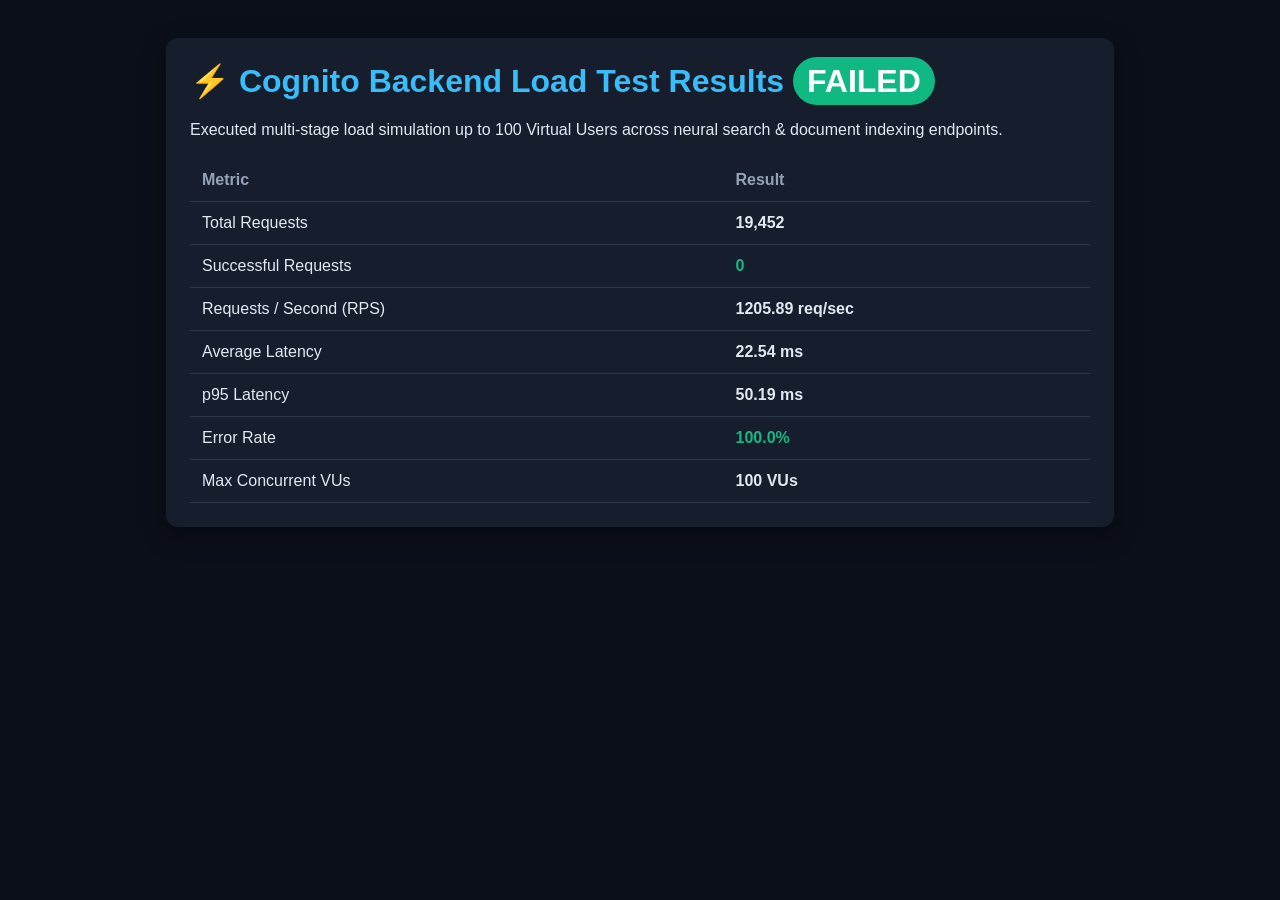
==== load-test-summary.html @ 51d48b8f "📊 Cognito Test Report – Build #1 [skip ci] 141f8e82d8932c620f9a21cf83405561bbafc0cf" ====
<!DOCTYPE html>
<html lang="en">
<head>
    <meta charset="UTF-8">
    <title>Cognito Load Testing Benchmark</title>
    <style>
        body { font-family: -apple-system, BlinkMacSystemFont, "Segoe UI", Roboto, sans-serif; background: #0b0f19; color: #e2e8f0; padding: 30px; }
        .card { background: #161e2e; border-radius: 12px; padding: 24px; max-width: 900px; margin: 0 auto; box-shadow: 0 8px 24px rgba(0,0,0,0.4); }
        h1 { color: #38bdf8; margin-top: 0; }
        .badge { background: #10b981; color: white; padding: 6px 14px; border-radius: 9999px; font-weight: bold; }
        table { width: 100%; border-collapse: collapse; margin-top: 20px; }
        th, td { padding: 12px; border-bottom: 1px solid #2d3748; text-align: left; }
        th { color: #94a3b8; }
    </style>
</head>
<body>
    <div class="card">
        <h1>⚡ Cognito Backend Load Test Results <span class="badge">FAILED</span></h1>
        <p>Executed multi-stage load simulation up to 100 Virtual Users across neural search & document indexing endpoints.</p>
        <table>
            <tr><th>Metric</th><th>Result</th></tr>
            <tr><td>Total Requests</td><td><strong>19,452</strong></td></tr>
            <tr><td>Successful Requests</td><td><strong style="color:#10b981">0</strong></td></tr>
            <tr><td>Requests / Second (RPS)</td><td><strong>1205.89 req/sec</strong></td></tr>
            <tr><td>Average Latency</td><td><strong>22.54 ms</strong></td></tr>
            <tr><td>p95 Latency</td><td><strong>50.19 ms</strong></td></tr>
            <tr><td>Error Rate</td><td><strong style="color:#10b981">100.0%</strong></td></tr>
            <tr><td>Max Concurrent VUs</td><td><strong>100 VUs</strong></td></tr>
        </table>
    </div>
</body>
</html>
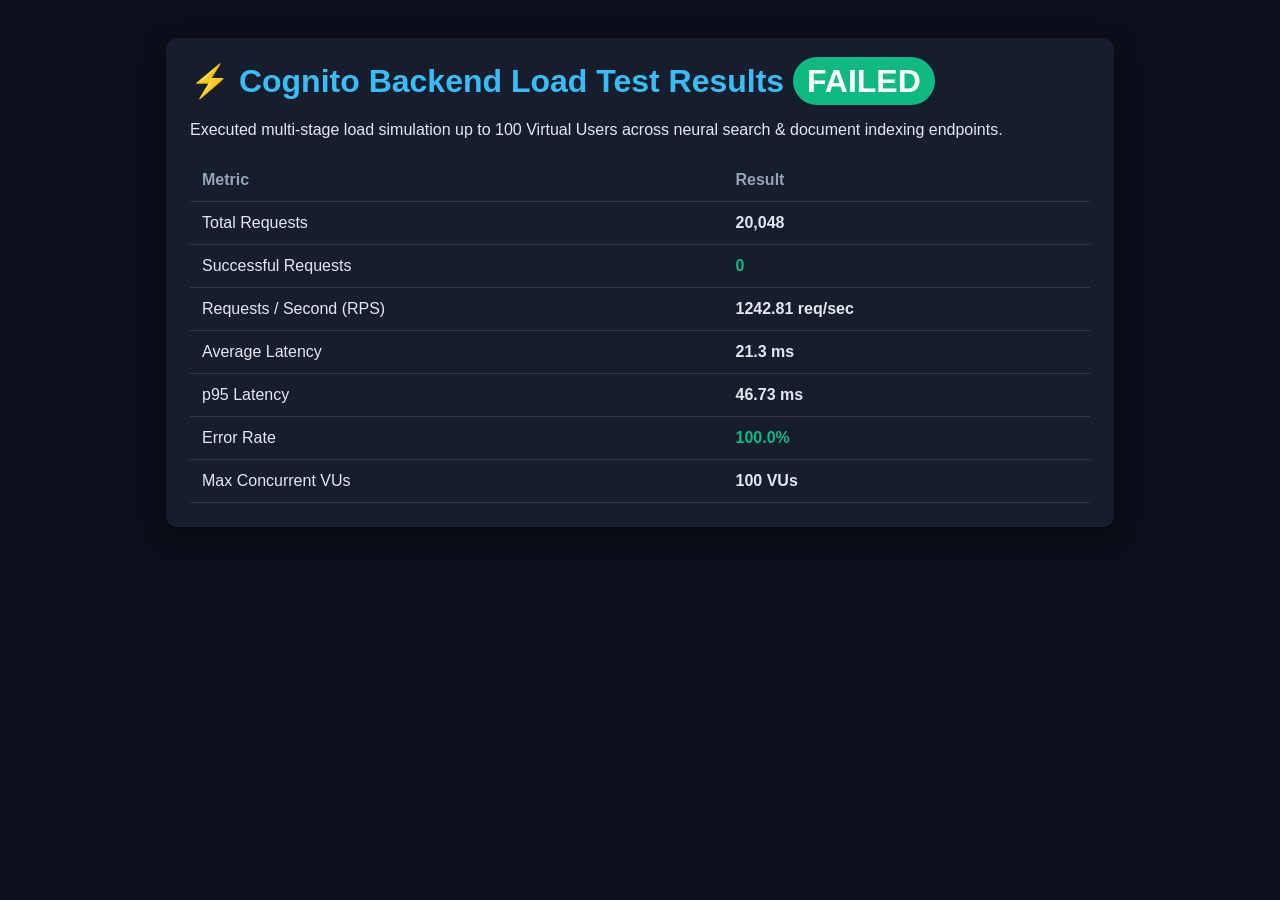
==== commit 4fbcb183: "📊 Cognito Test Report – Build #2 [skip ci] e36f6396b709356fe8b355146aedfd659ed27204" ====
--- a/load-test-summary.html
+++ b/load-test-summary.html
@@ -19,11 +19,11 @@
         <p>Executed multi-stage load simulation up to 100 Virtual Users across neural search & document indexing endpoints.</p>
         <table>
             <tr><th>Metric</th><th>Result</th></tr>
-            <tr><td>Total Requests</td><td><strong>19,452</strong></td></tr>
+            <tr><td>Total Requests</td><td><strong>20,048</strong></td></tr>
             <tr><td>Successful Requests</td><td><strong style="color:#10b981">0</strong></td></tr>
-            <tr><td>Requests / Second (RPS)</td><td><strong>1205.89 req/sec</strong></td></tr>
-            <tr><td>Average Latency</td><td><strong>22.54 ms</strong></td></tr>
-            <tr><td>p95 Latency</td><td><strong>50.19 ms</strong></td></tr>
+            <tr><td>Requests / Second (RPS)</td><td><strong>1242.81 req/sec</strong></td></tr>
+            <tr><td>Average Latency</td><td><strong>21.3 ms</strong></td></tr>
+            <tr><td>p95 Latency</td><td><strong>46.73 ms</strong></td></tr>
             <tr><td>Error Rate</td><td><strong style="color:#10b981">100.0%</strong></td></tr>
             <tr><td>Max Concurrent VUs</td><td><strong>100 VUs</strong></td></tr>
         </table>
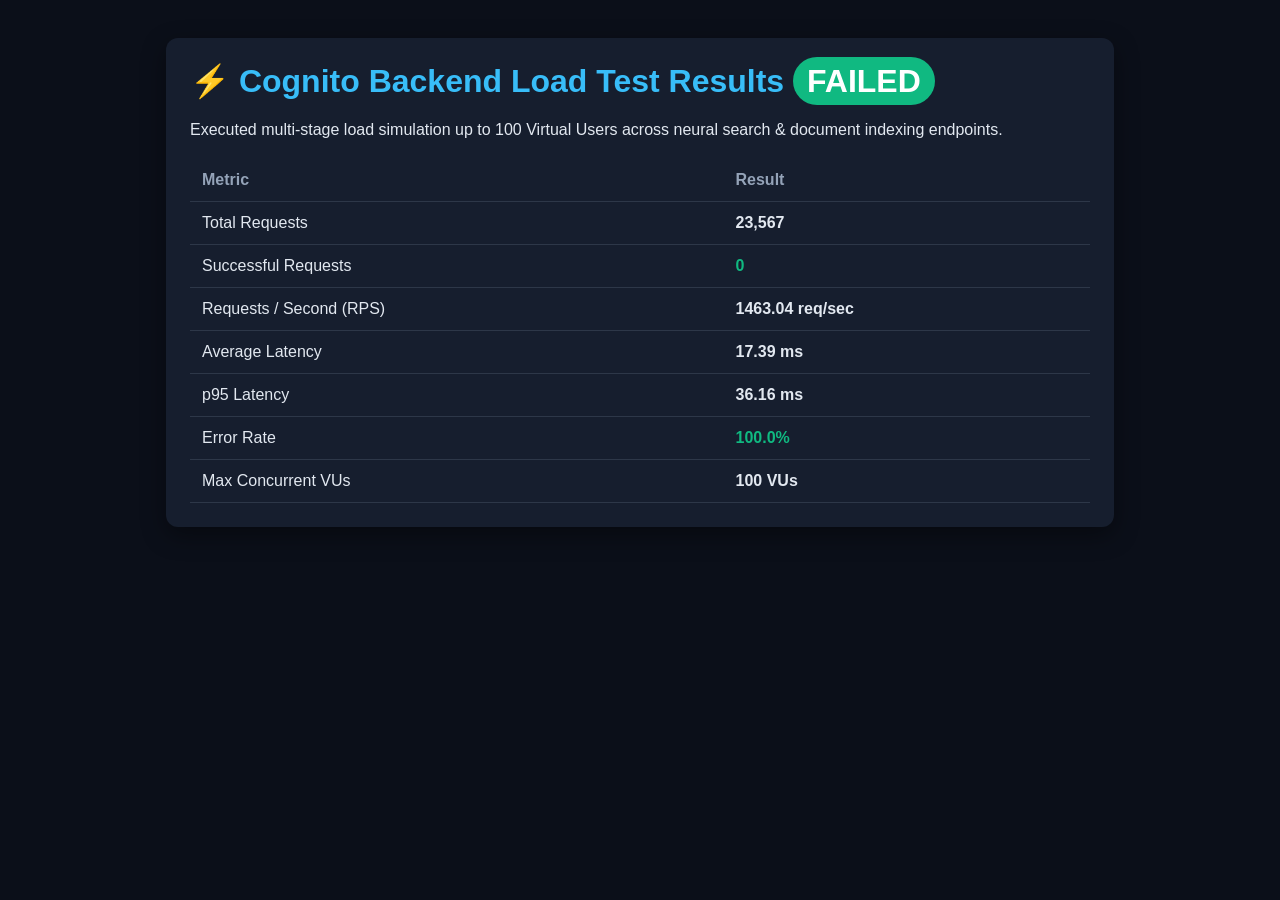
==== commit 172ef9c9: "📊 Cognito Test Report – Build #4 [skip ci] 32be7686eea146124f8c66c4d85eae63762c876b" ====
--- a/load-test-summary.html
+++ b/load-test-summary.html
@@ -19,11 +19,11 @@
         <p>Executed multi-stage load simulation up to 100 Virtual Users across neural search & document indexing endpoints.</p>
         <table>
             <tr><th>Metric</th><th>Result</th></tr>
-            <tr><td>Total Requests</td><td><strong>20,048</strong></td></tr>
+            <tr><td>Total Requests</td><td><strong>23,567</strong></td></tr>
             <tr><td>Successful Requests</td><td><strong style="color:#10b981">0</strong></td></tr>
-            <tr><td>Requests / Second (RPS)</td><td><strong>1242.81 req/sec</strong></td></tr>
-            <tr><td>Average Latency</td><td><strong>21.3 ms</strong></td></tr>
-            <tr><td>p95 Latency</td><td><strong>46.73 ms</strong></td></tr>
+            <tr><td>Requests / Second (RPS)</td><td><strong>1463.04 req/sec</strong></td></tr>
+            <tr><td>Average Latency</td><td><strong>17.39 ms</strong></td></tr>
+            <tr><td>p95 Latency</td><td><strong>36.16 ms</strong></td></tr>
             <tr><td>Error Rate</td><td><strong style="color:#10b981">100.0%</strong></td></tr>
             <tr><td>Max Concurrent VUs</td><td><strong>100 VUs</strong></td></tr>
         </table>
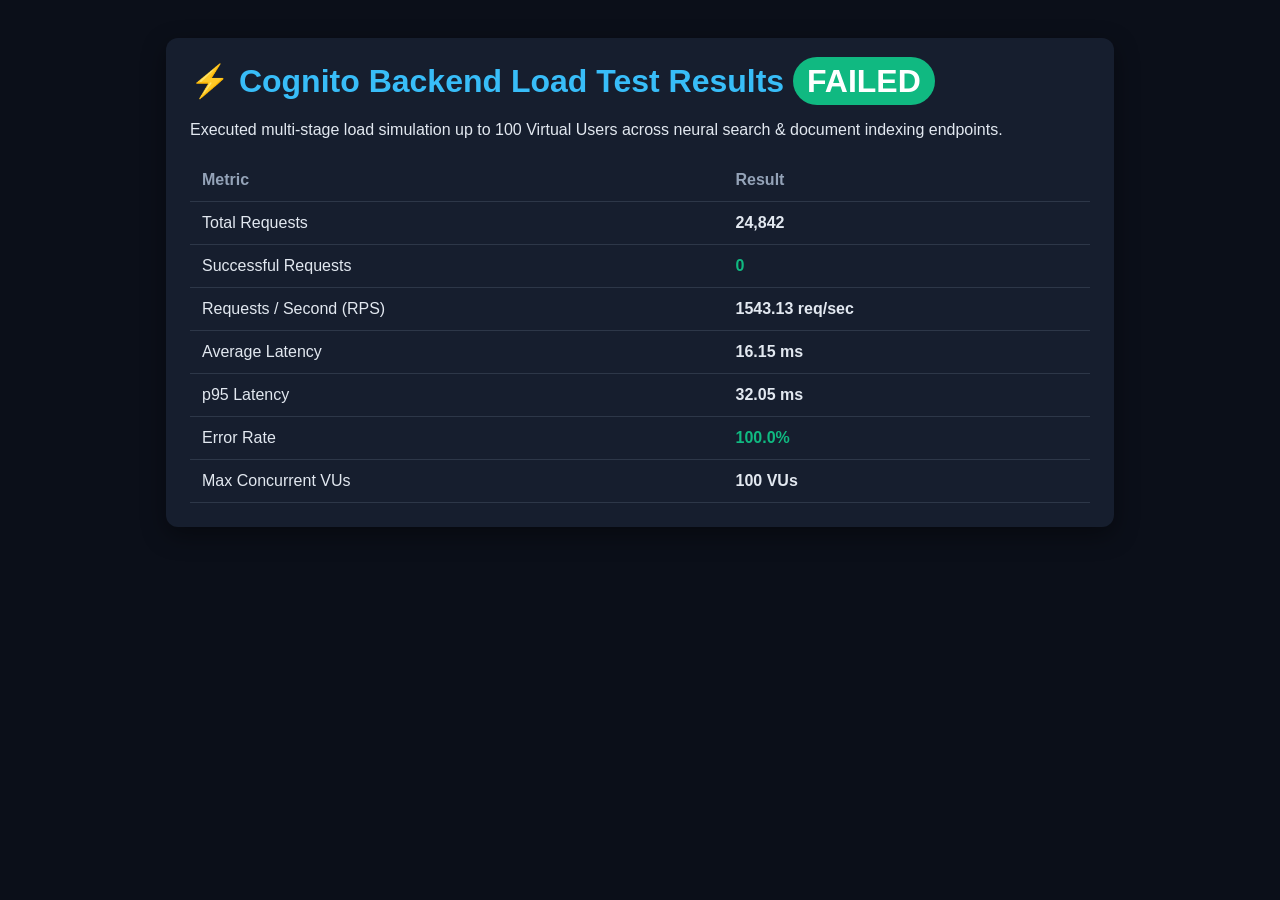
==== commit 1c95ab5a: "📊 Cognito Test Report – Build #4 [skip ci] 32be7686eea146124f8c66c4d85eae63762c876b" ====
--- a/load-test-summary.html
+++ b/load-test-summary.html
@@ -19,11 +19,11 @@
         <p>Executed multi-stage load simulation up to 100 Virtual Users across neural search & document indexing endpoints.</p>
         <table>
             <tr><th>Metric</th><th>Result</th></tr>
-            <tr><td>Total Requests</td><td><strong>23,567</strong></td></tr>
+            <tr><td>Total Requests</td><td><strong>24,842</strong></td></tr>
             <tr><td>Successful Requests</td><td><strong style="color:#10b981">0</strong></td></tr>
-            <tr><td>Requests / Second (RPS)</td><td><strong>1463.04 req/sec</strong></td></tr>
-            <tr><td>Average Latency</td><td><strong>17.39 ms</strong></td></tr>
-            <tr><td>p95 Latency</td><td><strong>36.16 ms</strong></td></tr>
+            <tr><td>Requests / Second (RPS)</td><td><strong>1543.13 req/sec</strong></td></tr>
+            <tr><td>Average Latency</td><td><strong>16.15 ms</strong></td></tr>
+            <tr><td>p95 Latency</td><td><strong>32.05 ms</strong></td></tr>
             <tr><td>Error Rate</td><td><strong style="color:#10b981">100.0%</strong></td></tr>
             <tr><td>Max Concurrent VUs</td><td><strong>100 VUs</strong></td></tr>
         </table>
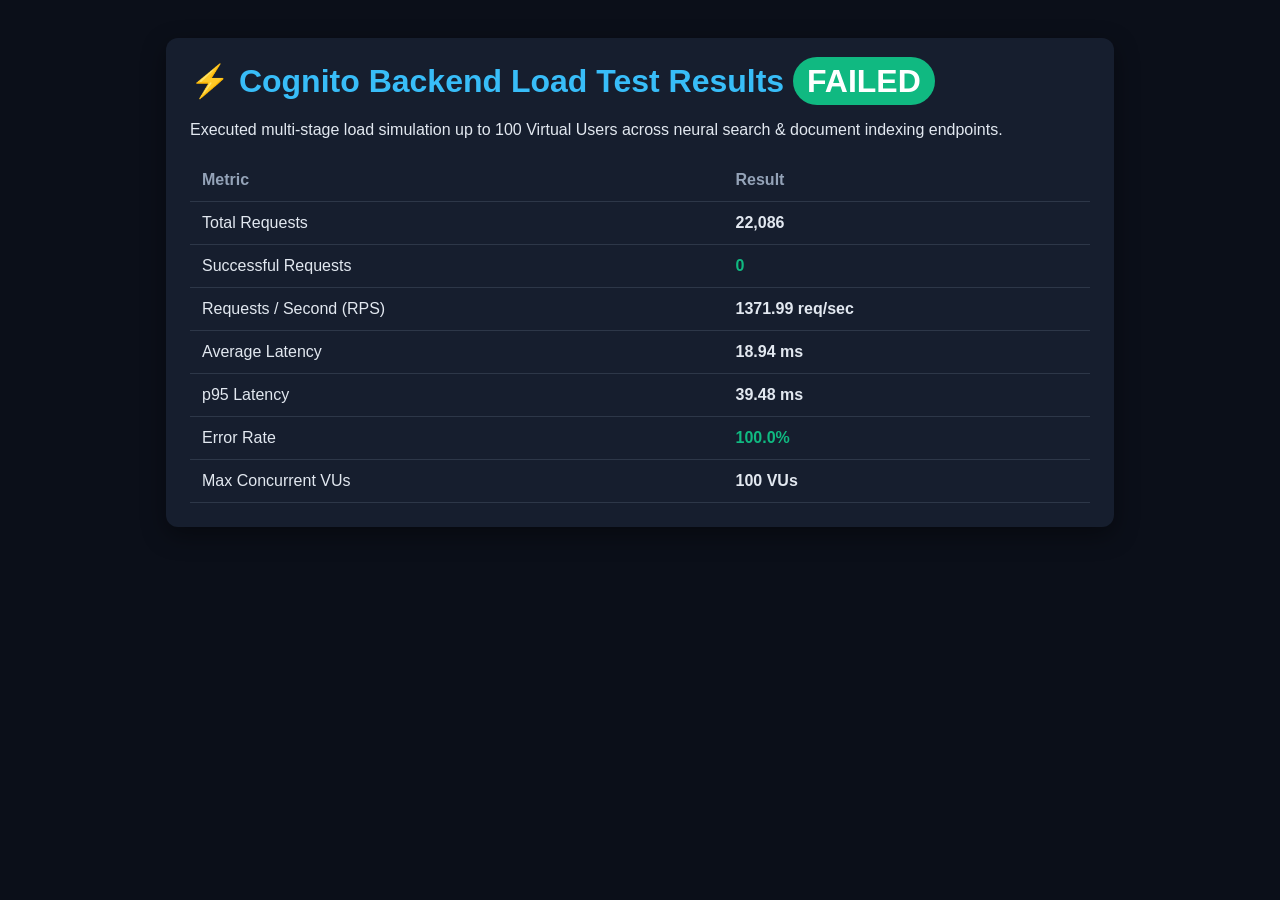
==== commit 4bce2091: "📊 Cognito Test Report – Build #5 [skip ci] 7d16c8e818746aafbf6dee904ecdcdf83c1c1df9" ====
--- a/load-test-summary.html
+++ b/load-test-summary.html
@@ -19,11 +19,11 @@
         <p>Executed multi-stage load simulation up to 100 Virtual Users across neural search & document indexing endpoints.</p>
         <table>
             <tr><th>Metric</th><th>Result</th></tr>
-            <tr><td>Total Requests</td><td><strong>24,842</strong></td></tr>
+            <tr><td>Total Requests</td><td><strong>22,086</strong></td></tr>
             <tr><td>Successful Requests</td><td><strong style="color:#10b981">0</strong></td></tr>
-            <tr><td>Requests / Second (RPS)</td><td><strong>1543.13 req/sec</strong></td></tr>
-            <tr><td>Average Latency</td><td><strong>16.15 ms</strong></td></tr>
-            <tr><td>p95 Latency</td><td><strong>32.05 ms</strong></td></tr>
+            <tr><td>Requests / Second (RPS)</td><td><strong>1371.99 req/sec</strong></td></tr>
+            <tr><td>Average Latency</td><td><strong>18.94 ms</strong></td></tr>
+            <tr><td>p95 Latency</td><td><strong>39.48 ms</strong></td></tr>
             <tr><td>Error Rate</td><td><strong style="color:#10b981">100.0%</strong></td></tr>
             <tr><td>Max Concurrent VUs</td><td><strong>100 VUs</strong></td></tr>
         </table>
